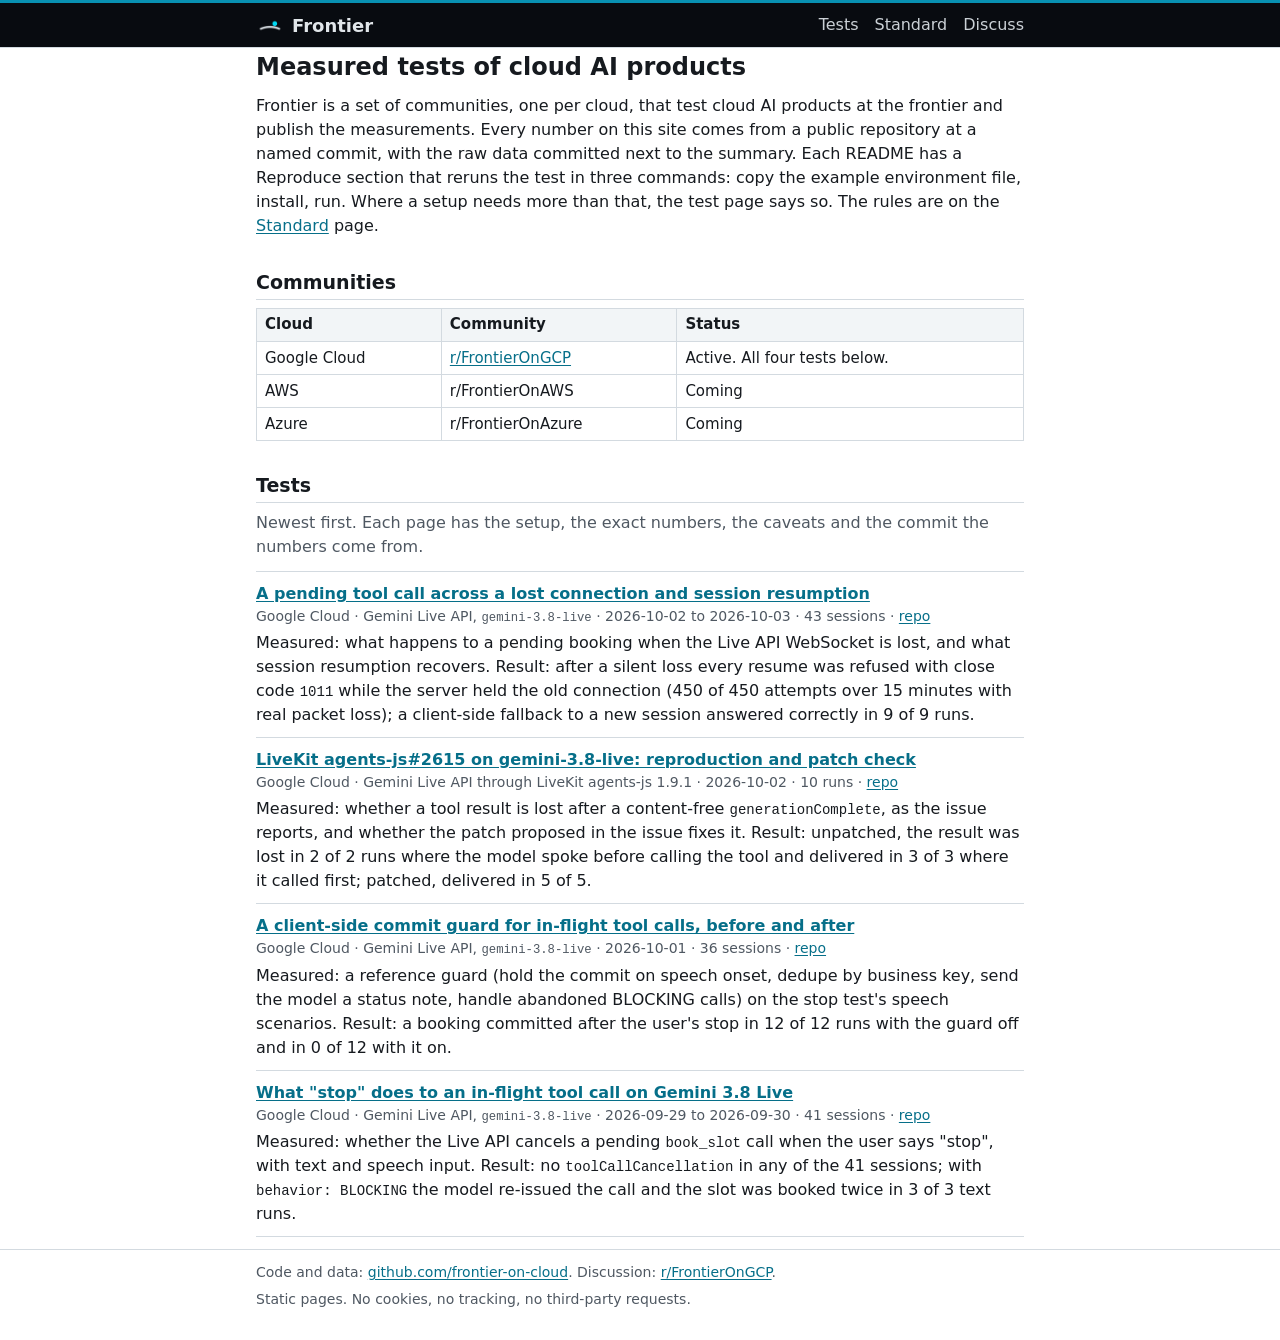
==== index.html @ a904a3b6 "Add the first version of the Frontier site Static HTML and CSS, no scripts, no external requests. Ho" ====
<!doctype html>
<html lang="en">
<head>
<meta charset="utf-8">
<meta name="viewport" content="width=device-width, initial-scale=1">
<title>Frontier: measured tests of cloud AI products</title>
<meta name="description" content="Communities, one per cloud, that publish measured and reproducible tests of cloud AI products. Every number comes from a public repository at a named commit.">
<meta property="og:title" content="Frontier: measured tests of cloud AI products">
<meta property="og:description" content="Every number comes from a public repository at a named commit, with the raw data next to the summary.">
<meta property="og:type" content="website">
<meta property="og:url" content="https://frontieroncloud.com/">
<meta property="og:image" content="https://frontieroncloud.com/assets/icon-256.png">
<link rel="icon" href="favicon.ico" sizes="any">
<link rel="icon" type="image/png" sizes="32x32" href="assets/icon-32.png">
<link rel="apple-touch-icon" href="apple-touch-icon.png">
<link rel="stylesheet" href="assets/style.css">
</head>
<body>
<header class="top">
  <div class="wrap bar">
    <a class="brand" href="./" aria-current="page"><img src="assets/icon-64.png" width="28" height="28" alt="">Frontier</a>
    <nav aria-label="Site">
      <a href="#tests">Tests</a>
      <a href="standard/">Standard</a>
      <a href="discuss/">Discuss</a>
    </nav>
  </div>
</header>

<main class="wrap">
<h1>Measured tests of cloud AI products</h1>

<p>Frontier is a set of communities, one per cloud, that test cloud AI products at the frontier and publish the measurements. Every number on this site comes from a public repository at a named commit, with the raw data committed next to the summary. Each README has a Reproduce section that reruns the test in three commands: copy the example environment file, install, run. Where a setup needs more than that, the test page says so. The rules are on the <a href="standard/">Standard</a> page.</p>

<h2 id="communities">Communities</h2>
<div class="table-wrap">
<table>
<thead><tr><th>Cloud</th><th>Community</th><th>Status</th></tr></thead>
<tbody>
<tr><td>Google Cloud</td><td><a href="https://www.reddit.com/r/FrontierOnGCP/">r/FrontierOnGCP</a></td><td>Active. All four tests below.</td></tr>
<tr><td>AWS</td><td>r/FrontierOnAWS</td><td>Coming</td></tr>
<tr><td>Azure</td><td>r/FrontierOnAzure</td><td>Coming</td></tr>
</tbody>
</table>
</div>

<h2 id="tests">Tests</h2>
<p class="muted">Newest first. Each page has the setup, the exact numbers, the caveats and the commit the numbers come from.</p>

<ol class="topics">
<li>
<a class="t" href="tests/gemini-live-resume-test/">A pending tool call across a lost connection and session resumption</a>
<span class="meta">Google Cloud · Gemini Live API, <code>gemini-3.8-live</code> · 2026-10-02 to 2026-10-03 · 43 sessions · <a href="https://github.com/frontier-on-cloud/gemini-live-resume-test">repo</a></span>
<p>Measured: what happens to a pending booking when the Live API WebSocket is lost, and what session resumption recovers. Result: after a silent loss every resume was refused with close code <code>1011</code> while the server held the old connection (450 of 450 attempts over 15 minutes with real packet loss); a client-side fallback to a new session answered correctly in 9 of 9 runs.</p>
</li>
<li>
<a class="t" href="tests/livekit-agents-js-2615-check/">LiveKit agents-js#2615 on gemini-3.8-live: reproduction and patch check</a>
<span class="meta">Google Cloud · Gemini Live API through LiveKit agents-js 1.9.1 · 2026-10-02 · 10 runs · <a href="https://github.com/frontier-on-cloud/livekit-agents-js-2615-check">repo</a></span>
<p>Measured: whether a tool result is lost after a content-free <code>generationComplete</code>, as the issue reports, and whether the patch proposed in the issue fixes it. Result: unpatched, the result was lost in 2 of 2 runs where the model spoke before calling the tool and delivered in 3 of 3 where it called first; patched, delivered in 5 of 5.</p>
</li>
<li>
<a class="t" href="tests/gemini-live-commit-guard/">A client-side commit guard for in-flight tool calls, before and after</a>
<span class="meta">Google Cloud · Gemini Live API, <code>gemini-3.8-live</code> · 2026-10-01 · 36 sessions · <a href="https://github.com/frontier-on-cloud/gemini-live-commit-guard">repo</a></span>
<p>Measured: a reference guard (hold the commit on speech onset, dedupe by business key, send the model a status note, handle abandoned BLOCKING calls) on the stop test's speech scenarios. Result: a booking committed after the user's stop in 12 of 12 runs with the guard off and in 0 of 12 with it on.</p>
</li>
<li>
<a class="t" href="tests/gemini-live-stop-test/">What "stop" does to an in-flight tool call on Gemini 3.8 Live</a>
<span class="meta">Google Cloud · Gemini Live API, <code>gemini-3.8-live</code> · 2026-09-29 to 2026-09-30 · 41 sessions · <a href="https://github.com/frontier-on-cloud/gemini-live-stop-test">repo</a></span>
<p>Measured: whether the Live API cancels a pending <code>book_slot</code> call when the user says "stop", with text and speech input. Result: no <code>toolCallCancellation</code> in any of the 41 sessions; with <code>behavior: BLOCKING</code> the model re-issued the call and the slot was booked twice in 3 of 3 text runs.</p>
</li>
</ol>
</main>

<footer class="foot">
  <div class="wrap">
    <p>Code and data: <a href="https://github.com/frontier-on-cloud">github.com/frontier-on-cloud</a>. Discussion: <a href="https://www.reddit.com/r/FrontierOnGCP/">r/FrontierOnGCP</a>.</p>
    <p>Static pages. No cookies, no tracking, no third-party requests.</p>
  </div>
</footer>
</body>
</html>
---- assets/style.css ----
/* Frontier. Plain, dense, readable. No webfonts, no scripts. */

:root {
  --bg: #ffffff;
  --fg: #161a1f;
  --muted: #4f5862;
  --line: #d3dae0;
  --surface: #f2f5f7;
  --link: #066f89;      /* brand key #0891b2 darkened, same hue, for text on white */
  --accent: #0891b2;    /* brand key: bars, focus rings, non-text marks */
  --band: #080b10;      /* brand base: header band, same as the icon background */
  --band-fg: #e1e6ea;
  --band-link: #cbd1d6; /* brand curve gray */
  color-scheme: light dark;
}

@media (prefers-color-scheme: dark) {
  :root {
    --bg: #080b10;      /* brand base */
    --fg: #e1e6ea;
    --muted: #9aa5af;
    --line: #26323c;
    --surface: #173039; /* brand pinned color: table heads and code, never behind links */
    --link: #0891b2;    /* brand key */
    --accent: #0891b2;
    --band: #080b10;
    --band-fg: #e1e6ea;
    --band-link: #cbd1d6;
  }
}

*, *::before, *::after { box-sizing: border-box; }

html { -webkit-text-size-adjust: 100%; text-size-adjust: 100%; }

body {
  margin: 0;
  background: var(--bg);
  color: var(--fg);
  font-family: system-ui, -apple-system, "Segoe UI", Roboto, "Helvetica Neue", Arial, sans-serif;
  font-size: 16px;
  line-height: 1.5;
}

.wrap { max-width: 50rem; margin: 0 auto; padding: 0 1rem; }

a { color: var(--link); text-underline-offset: 2px; }
a:hover { text-decoration-thickness: 2px; }
a:focus-visible, video:focus-visible { outline: 2px solid var(--accent); outline-offset: 2px; }

/* Header band */
.top { background: var(--band); color: var(--band-fg); border-top: 3px solid var(--accent); border-bottom: 1px solid var(--line); }
.bar { display: flex; flex-wrap: wrap; align-items: center; justify-content: space-between; gap: .25rem 1rem; padding-top: .5rem; padding-bottom: .5rem; }
.brand { display: inline-flex; align-items: center; gap: .5rem; color: var(--band-fg); font-weight: 700; font-size: 1.125rem; text-decoration: none; }
.brand img { display: block; border-radius: 4px; }
.top nav { display: flex; flex-wrap: wrap; gap: .25rem 1rem; }
.top nav a { color: var(--band-link); text-decoration: none; }
.top nav a:hover, .top nav a[aria-current="page"] { color: var(--band-fg); text-decoration: underline; }

main { padding-top: 1rem; padding-bottom: 2rem; }

.crumbs { font-size: .875rem; color: var(--muted); margin: 0 0 .5rem; }

h1 { font-size: 1.5rem; line-height: 1.25; margin: .25rem 0 .75rem; }
h2 { font-size: 1.1875rem; line-height: 1.3; margin: 2rem 0 .5rem; padding-bottom: .25rem; border-bottom: 1px solid var(--line); }
h3 { font-size: 1rem; margin: 1.25rem 0 .25rem; }
p, ul, ol, dl, pre, figure, table { margin-top: 0; margin-bottom: .75rem; }
ul, ol { padding-left: 1.25rem; }
li { margin-bottom: .25rem; }

.muted, .meta, figcaption, .note { color: var(--muted); }
.note { font-size: .875rem; }

code, pre, kbd { font-family: ui-monospace, SFMono-Regular, Menlo, Consolas, "Liberation Mono", monospace; font-size: .875em; }
code { overflow-wrap: anywhere; }
pre { background: var(--surface); border: 1px solid var(--line); padding: .5rem .75rem; overflow-x: auto; line-height: 1.45; }
pre code { overflow-wrap: normal; font-size: 1em; }

/* Key facts of a test */
.facts { display: grid; grid-template-columns: max-content 1fr; gap: .25rem 1rem; border: 1px solid var(--line); padding: .5rem .75rem; }
.facts dt { font-weight: 600; }
.facts dd { margin: 0; }
@media (max-width: 34rem) {
  .facts { grid-template-columns: 1fr; gap: 0; }
  .facts dd { margin-bottom: .375rem; }
}

/* Tables: scroll inside their own box on narrow screens, never the page */
.table-wrap { overflow-x: auto; margin-bottom: .75rem; }
table { border-collapse: collapse; width: 100%; font-size: .9375rem; }
.table-wrap table { margin-bottom: 0; }
table.wide { min-width: 44rem; }
th, td { border: 1px solid var(--line); padding: .3rem .5rem; text-align: left; vertical-align: top; }
th { background: var(--surface); font-weight: 600; }
td.n, th.n { text-align: right; white-space: nowrap; }

/* Test list on the home page, forum-style */
.topics { list-style: none; padding: 0; border-top: 1px solid var(--line); }
.topics li { border-bottom: 1px solid var(--line); padding: .625rem 0; margin: 0; }
.topics .t { font-weight: 600; }
.topics .meta { display: block; font-size: .875rem; }
.topics p { margin: .25rem 0 0; }

/* Media */
img, video { max-width: 100%; height: auto; }
figure { margin-left: 0; margin-right: 0; }
figure img, figure video { display: block; width: 100%; border: 1px solid var(--line); background: #fafaf8; }
figure video { aspect-ratio: 16 / 9; background: #000; }
figcaption { font-size: .875rem; margin-top: .375rem; }

/* Footer */
.foot { border-top: 1px solid var(--line); font-size: .875rem; color: var(--muted); }
.foot .wrap { padding-top: .75rem; padding-bottom: 1.5rem; }
.foot p { margin-bottom: .375rem; }
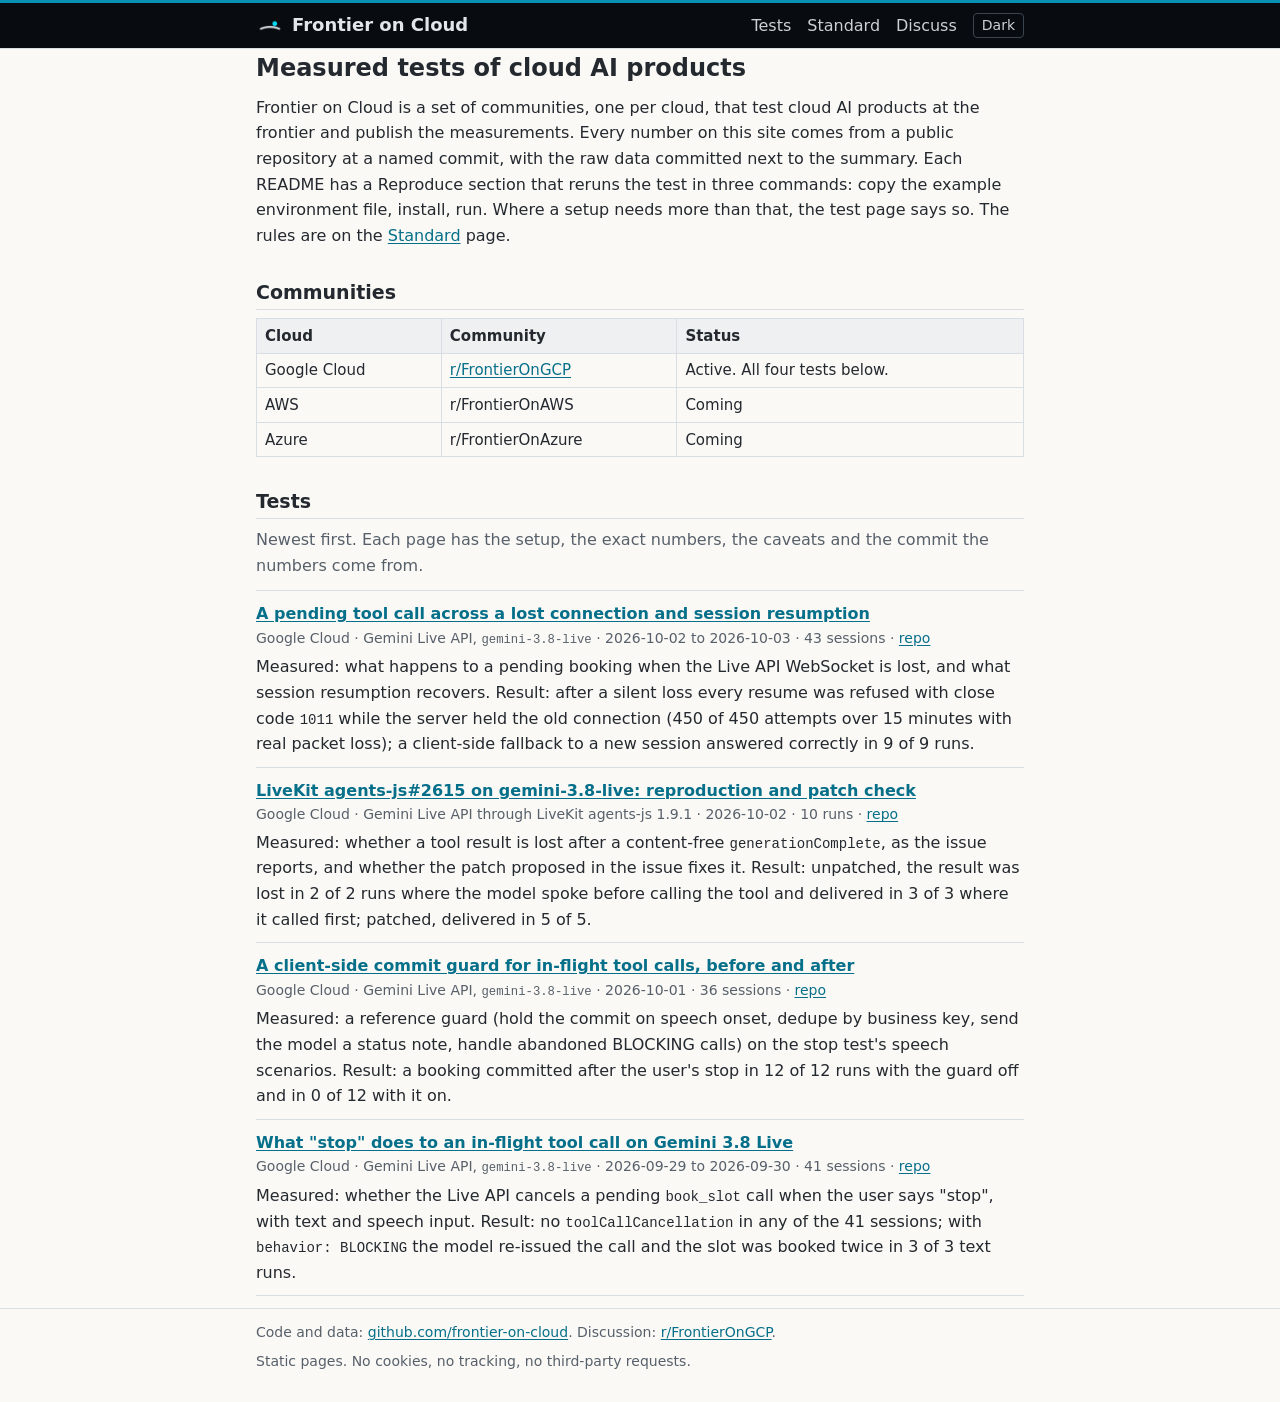
==== commit 51da6e56: "Name the site Frontier on Cloud; add an opt-in soft dark theme Co-Authored-By: Claude Opus 5.5 <nore" ====
--- a/index.html
+++ b/index.html
@@ -3,9 +3,9 @@
 <head>
 <meta charset="utf-8">
 <meta name="viewport" content="width=device-width, initial-scale=1">
-<title>Frontier: measured tests of cloud AI products</title>
+<title>Frontier on Cloud: measured tests of cloud AI products</title>
 <meta name="description" content="Communities, one per cloud, that publish measured and reproducible tests of cloud AI products. Every number comes from a public repository at a named commit.">
-<meta property="og:title" content="Frontier: measured tests of cloud AI products">
+<meta property="og:title" content="Frontier on Cloud: measured tests of cloud AI products">
 <meta property="og:description" content="Every number comes from a public repository at a named commit, with the raw data next to the summary.">
 <meta property="og:type" content="website">
 <meta property="og:url" content="https://frontieroncloud.com/">
@@ -14,15 +14,18 @@
 <link rel="icon" type="image/png" sizes="32x32" href="assets/icon-32.png">
 <link rel="apple-touch-icon" href="apple-touch-icon.png">
 <link rel="stylesheet" href="assets/style.css">
+<script>try{if(localStorage.getItem("theme")==="dark")document.documentElement.setAttribute("data-theme","dark")}catch(e){}</script>
+<script src="assets/theme.js" defer></script>
 </head>
 <body>
 <header class="top">
   <div class="wrap bar">
-    <a class="brand" href="./" aria-current="page"><img src="assets/icon-64.png" width="28" height="28" alt="">Frontier</a>
+    <a class="brand" href="./" aria-current="page"><img src="assets/icon-64.png" width="28" height="28" alt="">Frontier on Cloud</a>
     <nav aria-label="Site">
       <a href="#tests">Tests</a>
       <a href="standard/">Standard</a>
       <a href="discuss/">Discuss</a>
+      <button class="theme-toggle" type="button" aria-pressed="false" hidden>Dark</button>
     </nav>
   </div>
 </header>
@@ -30,7 +33,7 @@
 <main class="wrap">
 <h1>Measured tests of cloud AI products</h1>
 
-<p>Frontier is a set of communities, one per cloud, that test cloud AI products at the frontier and publish the measurements. Every number on this site comes from a public repository at a named commit, with the raw data committed next to the summary. Each README has a Reproduce section that reruns the test in three commands: copy the example environment file, install, run. Where a setup needs more than that, the test page says so. The rules are on the <a href="standard/">Standard</a> page.</p>
+<p>Frontier on Cloud is a set of communities, one per cloud, that test cloud AI products at the frontier and publish the measurements. Every number on this site comes from a public repository at a named commit, with the raw data committed next to the summary. Each README has a Reproduce section that reruns the test in three commands: copy the example environment file, install, run. Where a setup needs more than that, the test page says so. The rules are on the <a href="standard/">Standard</a> page.</p>
 
 <h2 id="communities">Communities</h2>
 <div class="table-wrap">
--- a/assets/style.css
+++ b/assets/style.css
@@ -1,32 +1,32 @@
 /* Frontier. Plain, dense, readable. No webfonts, no scripts. */
 
 :root {
-  --bg: #ffffff;
-  --fg: #161a1f;
-  --muted: #4f5862;
-  --line: #d3dae0;
-  --surface: #f2f5f7;
-  --link: #066f89;      /* brand key #0891b2 darkened, same hue, for text on white */
-  --accent: #0891b2;    /* brand key: bars, focus rings, non-text marks */
+  /* Light by default, like the old forums: dark text on a warm off-white, below
+     the glare of pure black on pure white (13.9:1 instead of 17.5:1). A soft dark
+     theme is opt-in through the header button; its text stays near 10:1, because
+     near-white on near-black (15.7:1) caused halation for readers. */
+  --bg: #faf9f6;
+  --fg: #24292f;        /* 13.92:1 on bg, 12.83:1 on surface */
+  --muted: #57606a;     /* 6.07:1 on bg, 5.59:1 on surface */
+  --line: #d8dee4;
+  --surface: #eef0f2;
+  --link: #066f89;      /* brand key #0891b2 darkened, same hue: 5.48:1 on bg, 5.05:1 on surface */
+  --accent: #0891b2;    /* brand key: bars, focus rings, non-text marks (3.50:1 on bg) */
   --band: #080b10;      /* brand base: header band, same as the icon background */
   --band-fg: #e1e6ea;
   --band-link: #cbd1d6; /* brand curve gray */
-  color-scheme: light dark;
+  color-scheme: light;
 }
 
-@media (prefers-color-scheme: dark) {
-  :root {
-    --bg: #080b10;      /* brand base */
-    --fg: #e1e6ea;
-    --muted: #9aa5af;
-    --line: #26323c;
-    --surface: #173039; /* brand pinned color: table heads and code, never behind links */
-    --link: #0891b2;    /* brand key */
-    --accent: #0891b2;
-    --band: #080b10;
-    --band-fg: #e1e6ea;
-    --band-link: #cbd1d6;
-  }
+:root[data-theme="dark"] {
+  --bg: #1d2228;
+  --fg: #c5ccd3;        /* 9.87:1 on bg, 8.46:1 on surface */
+  --muted: #929ca6;     /* 5.74:1 on bg, 4.92:1 on surface */
+  --line: #353d46;
+  --surface: #272e36;
+  --link: #5bbcd6;      /* brand key lightened, same hue: 7.33:1 on bg, 6.28:1 on surface */
+  --accent: #0891b2;    /* 4.35:1 on bg, non-text marks only */
+  color-scheme: dark;
 }
 
 *, *::before, *::after { box-sizing: border-box; }
@@ -39,7 +39,7 @@
   color: var(--fg);
   font-family: system-ui, -apple-system, "Segoe UI", Roboto, "Helvetica Neue", Arial, sans-serif;
   font-size: 16px;
-  line-height: 1.5;
+  line-height: 1.6;
 }
 
 .wrap { max-width: 50rem; margin: 0 auto; padding: 0 1rem; }
@@ -112,3 +112,8 @@
 .foot { border-top: 1px solid var(--line); font-size: .875rem; color: var(--muted); }
 .foot .wrap { padding-top: .75rem; padding-bottom: 1.5rem; }
 .foot p { margin-bottom: .375rem; }
+
+/* Theme switch in the header */
+.theme-toggle { font: inherit; font-size: .875rem; color: var(--band-link); background: transparent; border: 1px solid #3a4550; border-radius: 4px; padding: 0 .5rem; cursor: pointer; }
+.theme-toggle:hover, .theme-toggle[aria-pressed="true"] { color: var(--band-fg); border-color: var(--accent); }
+.theme-toggle:focus-visible { outline: 2px solid var(--accent); outline-offset: 2px; }
